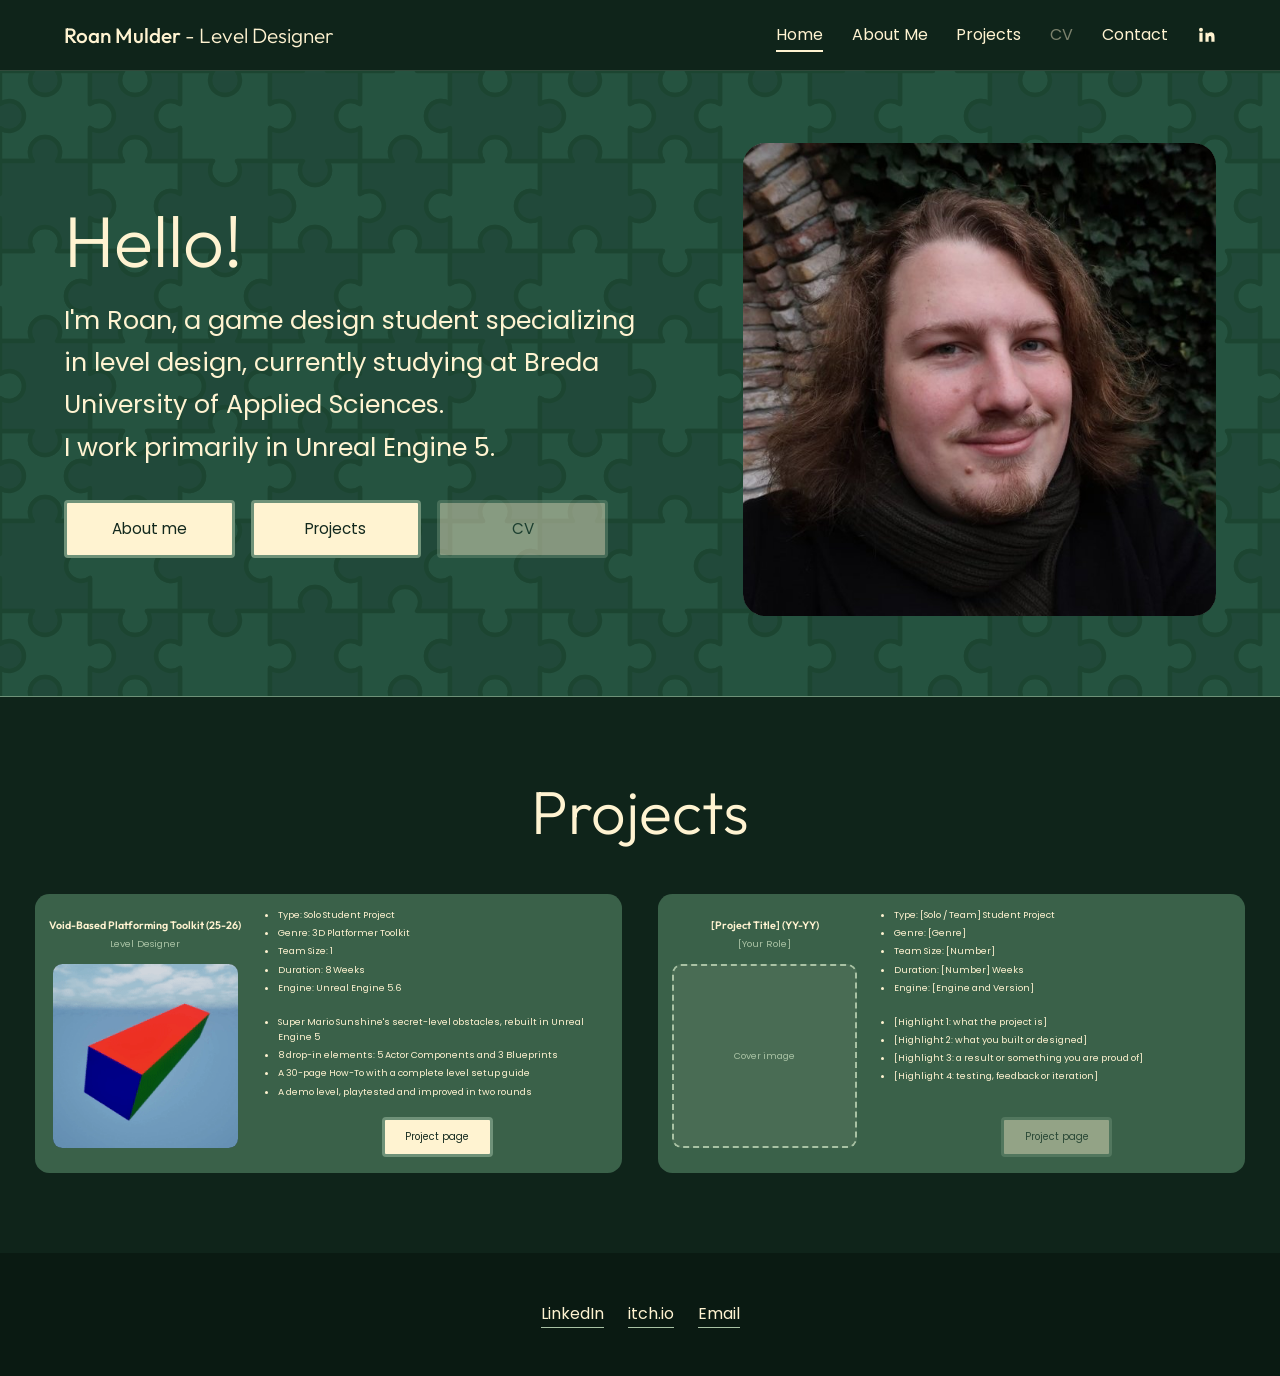
==== index.html @ c01abf71 "Update How-To page count to 30 pages Co-Authored-By: Claude Opus 5.5 <noreply@anthropic.com> Claude-" ====
<!DOCTYPE html>
<html lang="en">
<head>
  <meta charset="utf-8">
  <meta name="viewport" content="width=device-width, initial-scale=1">
  <title>Roan Mulder | Level Designer</title>
  <meta name="description" content="Portfolio of Roan Mulder, game design student at Breda University of Applied Sciences.">
  <link rel="icon" href="data:image/svg+xml,%3Csvg xmlns='http://www.w3.org/2000/svg' viewBox='0 0 100 100'%3E%3Ctext y='.9em' font-size='90'%3E%F0%9F%A7%A9%3C/text%3E%3C/svg%3E">
  <link rel="preconnect" href="https://fonts.googleapis.com">
  <link rel="preconnect" href="https://fonts.gstatic.com" crossorigin>
  <link href="https://fonts.googleapis.com/css2?family=Outfit:wght@200;300;500;600&family=Poppins:wght@400;500;600&display=swap" rel="stylesheet">
  <link rel="stylesheet" href="css/style.css">
  <style>
    /* Project previews: one per row. On wide desktops the pair spreads across the window,
       and each card is the same layout scaled to fill half of it (sizes below are in em, so they all scale together). */
    .card-grid.preview-grid { grid-template-columns: auto !important; }
    @media (min-width: 1280px) {
      .card-grid.preview-grid {
        grid-template-columns: repeat(2, auto) !important; gap: 36px;
        width: calc(100vw - 70px); margin-left: calc(50% - 50vw + 35px);
      }
      .preview-grid > .card {
        font-size: calc((100vw - 106px) / 114.5); width: 57.25em;
        padding: 1.2em 1.4em 1.6em; border-radius: 1.4em; gap: 1.5em 2.5em !important;
      }
      .preview-grid h3 { font-size: 1.05em; margin: .381em 0 .762em !important; }
      .preview-grid .role { font-size: .92em; margin: -.4348em 0 1.3043em !important; }
      .preview-grid .media { width: 18em !important; border-radius: .9em; }
      .preview-grid .ph { font-size: .9em; }
      .preview-grid .card > div:last-child { flex-basis: 17em !important; }
      .preview-grid ul { font-size: .9em; margin: 0 0 1.6667em; padding-left: 1.2222em; }
      .preview-grid li { margin-bottom: .3333em; }
      .preview-grid .btn { font-size: .95em; padding: .8947em 2.1053em; min-width: 8.9474em; }
    }
  </style>
</head>
<body>
<a class="skip-link" href="#content">Skip to content</a>
<header class="site-header">
  <a class="logo" href="index.html" aria-label="Roan Mulder, Level Designer, home">
    Roan Mulder<span class="logo-role"> - Level Designer</span>
  </a>
  <button class="nav-toggle" aria-controls="site-nav" aria-expanded="false">Menu</button>
  <nav class="site-nav" id="site-nav" aria-label="Main">
    <ul class="nav-list">
        <li><a href="index.html" aria-current="page">Home</a></li>
        <li><a href="about.html">About Me</a></li>
        <li><a href="projects.html">Projects</a></li>
        <li><a aria-disabled="true" title="CV coming soon" style="opacity: .45; cursor: not-allowed; border-bottom-color: transparent">CV</a></li>
        <li><a href="contact.html">Contact</a></li>
        <li><a href="https://www.linkedin.com/in/roanmulder/" aria-label="LinkedIn (opens in a new tab)" target="_blank" rel="noopener"><svg viewBox="0 0 24 24" aria-hidden="true"><path d="M4.98 3.5a2.5 2.5 0 1 1 0 5 2.5 2.5 0 0 1 0-5zM3 9.75h4V21H3V9.75zm6.5 0h3.83v1.54h.06c.53-1 1.84-2.07 3.78-2.07 4.04 0 4.78 2.66 4.78 6.12V21h-4v-4.72c0-1.13-.02-2.58-1.57-2.58-1.57 0-1.81 1.23-1.81 2.5V21h-4V9.75z"/></svg></a></li>
    </ul>
  </nav>
</header>

<main id="content">
  <section class="hero">
    <div class="hero-inner">
      <div>
        <h1>Hello!</h1>
        <!-- EDIT: your intro, 1-2 sentences -->
        <p class="lead" style="max-width: 37rem">I'm Roan, a game design student specializing in level design, currently studying at Breda University of Applied Sciences. <span style="display: inline-block">I work primarily in Unreal Engine 5.</span></p>
        <div class="button-row button-row--fit">
          <a class="btn" href="about.html">About me</a>
          <a class="btn" href="projects.html">Projects</a>
          <a class="btn" aria-disabled="true" title="CV coming soon" style="opacity: .45; cursor: not-allowed; background: var(--cream); border-color: var(--edge)">CV</a>
        </div>
      </div>
      <div class="media media--square"><div class="ph">Your photo</div><img src="images/portrait.jpg" alt="Portrait of Roan Mulder" onerror="this.remove()"></div>
    </div>
  </section>

  <section class="section" aria-labelledby="projects-title">
    <div class="section-inner">
      <h2 class="section-title" id="projects-title">Projects</h2>
      <div class="card-grid card-grid--one preview-grid">
      <article class="card" style="flex-direction: row; flex-wrap: wrap; gap: 1.5rem 2.5rem">
        <div style="display: flex; flex-direction: column; align-self: center; margin: 0 auto">
          <h3 style="margin-top: .4rem">Void-Based Platforming Toolkit (25-26)</h3>
          <p class="role" style="margin-bottom: 1.2rem">Level Designer</p>
          <div class="media media--cover" style="aspect-ratio: 1 / 1; width: 18rem; max-width: 100%; align-self: center"><div class="ph">Cover image: mario-cover.gif</div><img src="images/mario-cover.gif" alt="The toolkit demo level in Unreal Engine 5" onerror="this.remove()"></div>
        </div>
        <div style="display: flex; flex-direction: column; flex: 1 1 17rem">
          <ul>
            <li>Type: Solo Student Project</li>
            <li>Genre: 3D Platformer Toolkit</li>
            <li>Team Size: 1</li>
            <li>Duration: 8 Weeks</li>
            <li>Engine: Unreal Engine 5.6</li>
          </ul>
          <ul>
            <li>Super Mario Sunshine's secret-level obstacles, rebuilt in Unreal Engine 5</li>
            <li>8 drop-in elements: 5 Actor Components and 3 Blueprints</li>
            <li>A 30-page How-To with a complete level setup guide</li>
            <li>A demo level, playtested and improved in two rounds</li>
          </ul>
          <a class="btn" href="mario-toolkit.html">Project page</a>
        </div>
      </article>
      <!-- EDIT: second project. Replace the [placeholders], add the cover image, and turn the button into a link once the project page exists. -->
      <article class="card" style="flex-direction: row; flex-wrap: wrap; gap: 1.5rem 2.5rem">
        <div style="display: flex; flex-direction: column; align-self: center; margin: 0 auto">
          <h3 style="margin-top: .4rem">[Project Title] (YY-YY)</h3>
          <p class="role" style="margin-bottom: 1.2rem">[Your Role]</p>
          <div class="media media--cover" style="aspect-ratio: 1 / 1; width: 18rem; max-width: 100%; align-self: center"><div class="ph">Cover image</div></div>
        </div>
        <div style="display: flex; flex-direction: column; flex: 1 1 17rem">
          <ul>
            <li>Type: [Solo / Team] Student Project</li>
            <li>Genre: [Genre]</li>
            <li>Team Size: [Number]</li>
            <li>Duration: [Number] Weeks</li>
            <li>Engine: [Engine and Version]</li>
          </ul>
          <ul>
            <li>[Highlight 1: what the project is]</li>
            <li>[Highlight 2: what you built or designed]</li>
            <li>[Highlight 3: a result or something you are proud of]</li>
            <li>[Highlight 4: testing, feedback or iteration]</li>
          </ul>
          <a class="btn" aria-disabled="true" title="Project page coming soon" style="opacity: .45; cursor: not-allowed; background: var(--cream); border-color: var(--edge)">Project page</a>
        </div>
      </article>
      </div>
    </div>
  </section>
</main>
<footer class="site-footer">
  <div class="footer-inner" style="justify-content: center">
    <ul class="footer-links">
      <li><a href="https://www.linkedin.com/in/roanmulder/" target="_blank" rel="noopener">LinkedIn</a></li>
      <li><a href="https://roanthegamer.itch.io" target="_blank" rel="noopener">itch.io</a></li>
      <li><a href="mailto:your.email@example.com">Email</a></li>
    </ul>
  </div>
</footer>
<script src="js/main.js"></script>
</body>
</html>
---- css/style.css ----
/* ==========================================================
   Portfolio template - Roan Mulder
   Colors live in :root. Change them there to re-theme the site.
   ========================================================== */

:root {
  --deep: #0f241a;      /* darkest pine: page background */
  --moss: #1c4531;      /* moss green: hero bands */
  --card: #3a6149;      /* lighter moss: project cards */
  --cream: #fff3d1;     /* cream: buttons and light sections */
  --ink: #12281d;       /* dark text on cream */
  --sage: #a9c2a4;      /* soft green: secondary text, outlines */
  --edge: #6f9279;      /* button borders */
  --gold: #e8c860;      /* hover and focus accent */
  --footer: #0a1a12;

  --font-head: "Outfit", "Segoe UI", system-ui, sans-serif;
  --font-body: "Poppins", "Segoe UI", system-ui, sans-serif;
  --pad: clamp(1.25rem, 5vw, 5rem);
  --max: 72rem;

  /* Interlocking jigsaw: a nod to Banjo-Kazooie's jiggies */
  --puzzle: url("data:image/svg+xml,%3Csvg xmlns='http://www.w3.org/2000/svg' width='360' height='360' viewBox='0 0 360 360'%3E%3Cdefs%3E%3Cg id='g' stroke='%231c4531' stroke-width='3' stroke-linejoin='round'%3E%3Cg fill='%23255340'%3E%3Cpath d='M0,0L22,0A10,10 0 1 0 38,0L60,0L60,22A10,10 0 1 1 60,38L60,60L38,60A10,10 0 1 0 22,60L0,60L0,38A10,10 0 1 0 0,22L0,0Z'/%3E%3Cpath d='M120,0L142,0A10,10 0 1 0 158,0L180,0L180,22A10,10 0 1 1 180,38L180,60L158,60A10,10 0 1 1 142,60L120,60L120,38A10,10 0 1 1 120,22L120,0Z'/%3E%3Cpath d='M240,0L262,0A10,10 0 1 1 278,0L300,0L300,22A10,10 0 1 0 300,38L300,60L278,60A10,10 0 1 0 262,60L240,60L240,38A10,10 0 1 1 240,22L240,0Z'/%3E%3Cpath d='M60,60L82,60A10,10 0 1 1 98,60L120,60L120,82A10,10 0 1 0 120,98L120,120L98,120A10,10 0 1 1 82,120L60,120L60,98A10,10 0 1 0 60,82L60,60Z'/%3E%3Cpath d='M180,60L202,60A10,10 0 1 0 218,60L240,60L240,82A10,10 0 1 1 240,98L240,120L218,120A10,10 0 1 0 202,120L180,120L180,98A10,10 0 1 0 180,82L180,60Z'/%3E%3Cpath d='M300,60L322,60A10,10 0 1 1 338,60L360,60L360,82A10,10 0 1 0 360,98L360,120L338,120A10,10 0 1 0 322,120L300,120L300,98A10,10 0 1 1 300,82L300,60Z'/%3E%3Cpath d='M0,120L22,120A10,10 0 1 1 38,120L60,120L60,142A10,10 0 1 0 60,158L60,180L38,180A10,10 0 1 0 22,180L0,180L0,158A10,10 0 1 1 0,142L0,120Z'/%3E%3Cpath d='M120,120L142,120A10,10 0 1 0 158,120L180,120L180,142A10,10 0 1 0 180,158L180,180L158,180A10,10 0 1 0 142,180L120,180L120,158A10,10 0 1 1 120,142L120,120Z'/%3E%3Cpath d='M240,120L262,120A10,10 0 1 1 278,120L300,120L300,142A10,10 0 1 1 300,158L300,180L278,180A10,10 0 1 0 262,180L240,180L240,158A10,10 0 1 1 240,142L240,120Z'/%3E%3Cpath d='M60,180L82,180A10,10 0 1 1 98,180L120,180L120,202A10,10 0 1 1 120,218L120,240L98,240A10,10 0 1 1 82,240L60,240L60,218A10,10 0 1 0 60,202L60,180Z'/%3E%3Cpath d='M180,180L202,180A10,10 0 1 1 218,180L240,180L240,202A10,10 0 1 0 240,218L240,240L218,240A10,10 0 1 0 202,240L180,240L180,218A10,10 0 1 1 180,202L180,180Z'/%3E%3Cpath d='M300,180L322,180A10,10 0 1 0 338,180L360,180L360,202A10,10 0 1 1 360,218L360,240L338,240A10,10 0 1 1 322,240L300,240L300,218A10,10 0 1 0 300,202L300,180Z'/%3E%3Cpath d='M0,240L22,240A10,10 0 1 0 38,240L60,240L60,262A10,10 0 1 0 60,278L60,300L38,300A10,10 0 1 0 22,300L0,300L0,278A10,10 0 1 0 0,262L0,240Z'/%3E%3Cpath d='M120,240L142,240A10,10 0 1 1 158,240L180,240L180,262A10,10 0 1 1 180,278L180,300L158,300A10,10 0 1 1 142,300L120,300L120,278A10,10 0 1 0 120,262L120,240Z'/%3E%3Cpath d='M240,240L262,240A10,10 0 1 0 278,240L300,240L300,262A10,10 0 1 1 300,278L300,300L278,300A10,10 0 1 1 262,300L240,300L240,278A10,10 0 1 1 240,262L240,240Z'/%3E%3Cpath d='M60,300L82,300A10,10 0 1 1 98,300L120,300L120,322A10,10 0 1 0 120,338L120,360L98,360A10,10 0 1 1 82,360L60,360L60,338A10,10 0 1 1 60,322L60,300Z'/%3E%3Cpath d='M180,300L202,300A10,10 0 1 0 218,300L240,300L240,322A10,10 0 1 0 240,338L240,360L218,360A10,10 0 1 0 202,360L180,360L180,338A10,10 0 1 1 180,322L180,300Z'/%3E%3Cpath d='M300,300L322,300A10,10 0 1 1 338,300L360,300L360,322A10,10 0 1 0 360,338L360,360L338,360A10,10 0 1 1 322,360L300,360L300,338A10,10 0 1 1 300,322L300,300Z'/%3E%3C/g%3E%3Cg fill='%2321493a'%3E%3Cpath d='M60,0L82,0A10,10 0 1 0 98,0L120,0L120,22A10,10 0 1 0 120,38L120,60L98,60A10,10 0 1 0 82,60L60,60L60,38A10,10 0 1 0 60,22L60,0Z'/%3E%3Cpath d='M180,0L202,0A10,10 0 1 1 218,0L240,0L240,22A10,10 0 1 0 240,38L240,60L218,60A10,10 0 1 1 202,60L180,60L180,38A10,10 0 1 0 180,22L180,0Z'/%3E%3Cpath d='M300,0L322,0A10,10 0 1 0 338,0L360,0L360,22A10,10 0 1 1 360,38L360,60L338,60A10,10 0 1 0 322,60L300,60L300,38A10,10 0 1 1 300,22L300,0Z'/%3E%3Cpath d='M0,60L22,60A10,10 0 1 1 38,60L60,60L60,82A10,10 0 1 1 60,98L60,120L38,120A10,10 0 1 0 22,120L0,120L0,98A10,10 0 1 1 0,82L0,60Z'/%3E%3Cpath d='M120,60L142,60A10,10 0 1 0 158,60L180,60L180,82A10,10 0 1 1 180,98L180,120L158,120A10,10 0 1 1 142,120L120,120L120,98A10,10 0 1 1 120,82L120,60Z'/%3E%3Cpath d='M240,60L262,60A10,10 0 1 1 278,60L300,60L300,82A10,10 0 1 0 300,98L300,120L278,120A10,10 0 1 0 262,120L240,120L240,98A10,10 0 1 0 240,82L240,60Z'/%3E%3Cpath d='M60,120L82,120A10,10 0 1 0 98,120L120,120L120,142A10,10 0 1 0 120,158L120,180L98,180A10,10 0 1 0 82,180L60,180L60,158A10,10 0 1 1 60,142L60,120Z'/%3E%3Cpath d='M180,120L202,120A10,10 0 1 1 218,120L240,120L240,142A10,10 0 1 0 240,158L240,180L218,180A10,10 0 1 0 202,180L180,180L180,158A10,10 0 1 1 180,142L180,120Z'/%3E%3Cpath d='M300,120L322,120A10,10 0 1 1 338,120L360,120L360,142A10,10 0 1 0 360,158L360,180L338,180A10,10 0 1 1 322,180L300,180L300,158A10,10 0 1 0 300,142L300,120Z'/%3E%3Cpath d='M0,180L22,180A10,10 0 1 1 38,180L60,180L60,202A10,10 0 1 1 60,218L60,240L38,240A10,10 0 1 1 22,240L0,240L0,218A10,10 0 1 0 0,202L0,180Z'/%3E%3Cpath d='M120,180L142,180A10,10 0 1 1 158,180L180,180L180,202A10,10 0 1 0 180,218L180,240L158,240A10,10 0 1 0 142,240L120,240L120,218A10,10 0 1 0 120,202L120,180Z'/%3E%3Cpath d='M240,180L262,180A10,10 0 1 1 278,180L300,180L300,202A10,10 0 1 1 300,218L300,240L278,240A10,10 0 1 1 262,240L240,240L240,218A10,10 0 1 1 240,202L240,180Z'/%3E%3Cpath d='M60,240L82,240A10,10 0 1 0 98,240L120,240L120,262A10,10 0 1 1 120,278L120,300L98,300A10,10 0 1 0 82,300L60,300L60,278A10,10 0 1 1 60,262L60,240Z'/%3E%3Cpath d='M180,240L202,240A10,10 0 1 1 218,240L240,240L240,262A10,10 0 1 0 240,278L240,300L218,300A10,10 0 1 1 202,300L180,300L180,278A10,10 0 1 0 180,262L180,240Z'/%3E%3Cpath d='M300,240L322,240A10,10 0 1 0 338,240L360,240L360,262A10,10 0 1 1 360,278L360,300L338,300A10,10 0 1 0 322,300L300,300L300,278A10,10 0 1 0 300,262L300,240Z'/%3E%3Cpath d='M0,300L22,300A10,10 0 1 1 38,300L60,300L60,322A10,10 0 1 0 60,338L60,360L38,360A10,10 0 1 1 22,360L0,360L0,338A10,10 0 1 1 0,322L0,300Z'/%3E%3Cpath d='M120,300L142,300A10,10 0 1 0 158,300L180,300L180,322A10,10 0 1 0 180,338L180,360L158,360A10,10 0 1 1 142,360L120,360L120,338A10,10 0 1 1 120,322L120,300Z'/%3E%3Cpath d='M240,300L262,300A10,10 0 1 0 278,300L300,300L300,322A10,10 0 1 0 300,338L300,360L278,360A10,10 0 1 0 262,360L240,360L240,338A10,10 0 1 1 240,322L240,300Z'/%3E%3C/g%3E%3C/g%3E%3C/defs%3E%3Cuse href='%23g' x='-360' y='-360'/%3E%3Cuse href='%23g' x='-360' y='0'/%3E%3Cuse href='%23g' x='-360' y='360'/%3E%3Cuse href='%23g' x='0' y='-360'/%3E%3Cuse href='%23g' x='0' y='0'/%3E%3Cuse href='%23g' x='0' y='360'/%3E%3Cuse href='%23g' x='360' y='-360'/%3E%3Cuse href='%23g' x='360' y='0'/%3E%3Cuse href='%23g' x='360' y='360'/%3E%3C/svg%3E");
}

*, *::before, *::after { box-sizing: border-box; }

html { scroll-behavior: smooth; }

body {
  margin: 0;
  background: var(--deep);
  color: var(--cream);
  font-family: var(--font-body);
  font-size: 1rem;
  line-height: 1.65;
}

img { max-width: 100%; display: block; }
a { color: inherit; }
h1, h2, h3 { font-family: var(--font-head); font-weight: 300; line-height: 1.15; margin: 0; }
p { margin: 0 0 1rem; }

:focus-visible { outline: 3px solid var(--gold); outline-offset: 3px; }

.skip-link {
  position: absolute; left: -999px; top: 0; z-index: 100;
  background: var(--cream); color: var(--ink); padding: .6rem 1rem;
}
.skip-link:focus { left: 1rem; top: 1rem; }

/* ---------- Header ---------- */

.site-header {
  position: relative; z-index: 20;
  display: flex; align-items: center; justify-content: space-between;
  padding: 1.1rem var(--pad);
  background: var(--deep);
  border-bottom: 1px solid rgba(111, 146, 121, .35);
}

.logo { text-decoration: none; font-family: var(--font-head); font-weight: 500; font-size: 1.3rem; }
.logo-role { font-weight: 300; }

.nav-list { display: flex; align-items: center; gap: 1.8rem; list-style: none; margin: 0; padding: 0; }
.nav-list a { text-decoration: none; padding: .25rem 0; border-bottom: 2px solid transparent; transition: border-color .15s; }
.nav-list a:hover { border-bottom-color: var(--sage); }
.nav-list a[aria-current="page"] { border-bottom-color: var(--cream); }
.nav-list svg { width: 1.2rem; height: 1.2rem; fill: currentColor; display: block; }

.nav-toggle {
  display: none; background: none; border: 2px solid var(--cream); color: var(--cream);
  font: inherit; padding: .35rem .9rem; border-radius: .5rem; cursor: pointer;
}

/* ---------- Hero ---------- */

.hero {
  position: relative;
  padding: 4.5rem var(--pad) 5rem;
  background: var(--puzzle), var(--moss);
  background-size: 540px 540px, auto;
  border-bottom: 1px solid var(--edge);
}
.hero--short { padding-bottom: 4rem; }

.hero-inner {
  max-width: var(--max); margin: 0 auto;
  display: grid; grid-template-columns: 1.3fr 1fr; gap: 4rem; align-items: center;
}
.hero h1 { font-size: clamp(2.8rem, 6vw, 4.5rem); margin-bottom: 1rem; }
.hero .lead { font-size: clamp(1.15rem, 2.2vw, 1.6rem); max-width: 34rem; margin-bottom: 2rem; }

.button-row { display: flex; flex-wrap: wrap; gap: 1rem; }
.button-row--fit { display: grid; grid-template-columns: repeat(3, 1fr); max-width: 34rem; }
.button-row--fit .btn { min-width: 0; padding-left: .5rem; padding-right: .5rem; }

.btn {
  display: inline-block; text-align: center; text-decoration: none;
  background: var(--cream); color: var(--ink);
  border: 3px solid var(--edge); border-radius: .25rem;
  padding: .85rem 2rem; min-width: 8.5rem; font-size: .95rem;
  transition: background .15s, border-color .15s;
}
.btn:hover { background: var(--gold); border-color: var(--cream); }

/* ---------- Image placeholders ---------- */

.media { position: relative; overflow: hidden; border-radius: 1.4rem; background: rgba(255, 243, 209, .08); }
.media img { position: relative; z-index: 1; width: 100%; height: 100%; object-fit: cover; background: var(--deep); }
.media--portrait { aspect-ratio: 3 / 4; }
.media--cover { aspect-ratio: 16 / 10; border-radius: .9rem; }
.media--wide { aspect-ratio: 16 / 9; }
.media--square { aspect-ratio: 1 / 1; }
.media--contain img { object-fit: contain; }
.media--auto { aspect-ratio: auto; min-height: 10rem; border-radius: .9rem; }
.media--auto img { height: auto; }
.ph {
  position: absolute; inset: 0; display: grid; place-items: center; text-align: center;
  border: 2px dashed var(--sage); border-radius: inherit; color: var(--sage);
  font-size: .9rem; padding: 1rem;
}

/* ---------- Sections ---------- */

.section { padding: 5rem var(--pad); }
.section-inner { max-width: var(--max); margin: 0 auto; }
.section-title { text-align: center; font-size: clamp(2.4rem, 5vw, 3.8rem); margin-bottom: 3rem; }
.section-more { text-align: center; margin-top: 3rem; }

.band-cream { background: var(--cream); color: var(--ink); }
.band-cream .btn { background: var(--ink); color: var(--cream); border-color: var(--card); }
.band-cream .btn:hover { background: var(--moss); border-color: var(--ink); }
.band-cream h2 { font-weight: 500; }

.band-pine { background: var(--deep); color: var(--cream); }
.band-pine h2 { font-weight: 500; }
.band-pine .cv-block { border-top-color: rgba(169, 194, 164, .25); }
.band-pine .chips li { border-color: var(--edge); background: rgba(58, 97, 73, .4); }

.prose { max-width: 44rem; }
.prose h2 { font-size: clamp(1.6rem, 3vw, 2.1rem); margin: 2.5rem 0 1rem; }

/* ---------- Project cards ---------- */

.card-grid--one { grid-template-columns: minmax(0, 24rem) !important; justify-content: center; }
.card-grid { display: grid; grid-template-columns: repeat(auto-fit, minmax(17rem, 1fr)); gap: 2rem; }

.card {
  display: flex; flex-direction: column;
  background: var(--card); border-radius: 1.4rem; padding: 1.2rem 1.4rem 1.6rem;
}
.card h3 { font-weight: 600; font-size: 1.05rem; text-align: center; margin: 1.2rem 0 .8rem; }
.card .role { text-align: center; color: var(--sage); font-size: .92rem; margin: -.4rem 0 .9rem; }
.card ul { margin: 0 0 1.5rem; padding-left: 1.1rem; font-size: .9rem; }
.card li { margin-bottom: .3rem; }
.card .btn { margin-top: auto; align-self: center; }

.card--compact { padding: 1.4rem; }
.card--compact h3 { text-align: left; margin: 0 0 .5rem; }
.card--compact p { font-size: .9rem; color: var(--cream); }
.card--compact .btn { align-self: flex-start; padding: .6rem 1.4rem; min-width: 0; }

.subhead { font-size: clamp(1.8rem, 3.5vw, 2.4rem); text-align: center; margin: 5rem 0 2.5rem; }

/* ---------- Chips ---------- */

.chips { list-style: none; margin: 1.5rem 0 0; padding: 0; display: flex; flex-wrap: wrap; gap: .75rem; }
.chips li {
  border: 2px solid var(--card); background: rgba(58, 97, 73, .12);
  padding: .4rem 1.1rem; border-radius: 999px; font-size: .92rem;
}

/* ---------- About / CV / Contact ---------- */

.about-grid { max-width: var(--max); margin: 0 auto; display: grid; grid-template-columns: 1.4fr 1fr; gap: 4rem; align-items: start; }
.about-grid h1 { font-size: clamp(2.6rem, 5vw, 4rem); font-style: italic; font-weight: 500; margin-bottom: 1.5rem; }
.about-grid p { max-width: 38rem; }

.cv-block { display: grid; grid-template-columns: 12rem 1fr; gap: 2rem; padding: 2.2rem 0; border-top: 2px solid rgba(18, 40, 29, .18); }
.cv-block:first-of-type { border-top: 0; }
.cv-block h2 { font-size: 1.5rem; }
.cv-entry { margin-bottom: 1.4rem; }
.cv-entry h3 { font-weight: 600; font-size: 1.05rem; }
.cv-entry .when { font-size: .88rem; opacity: .75; margin-bottom: .3rem; }

.contact-intro { font-size: 1.2rem; max-width: 36rem; }

/* ---------- Project page ---------- */

.banner { height: clamp(10rem, 22vw, 16rem); border-radius: 0; }
.banner .ph { border-radius: 0; border-width: 0 0 2px 0; }

.project-title { text-align: center; font-size: clamp(2.4rem, 5vw, 3.6rem); padding: 3rem var(--pad) 0; }
.project-role { text-align: center; color: var(--sage); font-size: 1.15rem; margin: .6rem 0 0; padding: 0 var(--pad); }

.summary { display: grid; grid-template-columns: 1fr 1.6fr; gap: 3rem; align-items: start; }
.summary h2 { font-size: 1.1rem; font-weight: 600; margin-bottom: .6rem; }
.summary ul { padding-left: 1.2rem; }
.summary li { margin-bottom: .45rem; }
.summary h2:not(:first-child) { margin-top: 1.6rem; }
.recognition { max-width: 56rem; margin: 0 auto; }
.recognition h2 { font-size: 1.8rem; text-align: center; margin-bottom: 1.2rem; }
.recognition ul { list-style: none; margin: 0; padding: 0; display: grid; gap: .7rem; }
.recognition li { background: var(--card); border-radius: .9rem; padding: .8rem 1.2rem; }
.facts { display: grid; grid-template-columns: auto 1fr; gap: .35rem 1.2rem; margin: 0 0 1.5rem; font-size: .95rem; }
.facts dt { font-weight: 600; }
.facts dd { margin: 0; }

.video { aspect-ratio: 16 / 9; border-radius: 1rem; overflow: hidden; background: var(--deep); position: relative; max-width: 56rem; margin: 0 auto; }
.video iframe { width: 100%; height: 100%; border: 0; display: block; }
.video .ph { color: var(--sage); }

.row { display: grid; grid-template-columns: 1.2fr 1fr; gap: 3rem; align-items: center; padding: 2.5rem 0; }
.row--flip .row-media { order: -1; }
.row h2 { font-size: clamp(1.5rem, 3vw, 2rem); font-weight: 500; margin-bottom: .8rem; }
.row p:last-child { margin-bottom: 0; }

.gallery { display: grid; grid-template-columns: repeat(auto-fit, minmax(14rem, 1fr)); gap: 1.5rem; margin-top: 1rem; }
.gallery .media { border-radius: .9rem; }

/* ---------- Footer ---------- */

.site-footer { background: var(--footer); padding: 3rem var(--pad); }
.footer-inner { max-width: var(--max); margin: 0 auto; display: flex; flex-wrap: wrap; justify-content: space-between; gap: 1.5rem; align-items: end; }
.footer-follow { font-family: var(--font-head); font-weight: 300; font-size: 2.2rem; line-height: 1; }
.footer-links { list-style: none; margin: 0; padding: 0; display: flex; gap: 1.5rem; flex-wrap: wrap; }
.footer-links a { text-decoration: none; border-bottom: 1px solid var(--sage); padding-bottom: 2px; }
.footer-links a:hover { color: var(--gold); border-color: var(--gold); }
.footer-note { width: 100%; font-size: .8rem; color: var(--sage); margin: 1rem 0 0; }

/* ---------- Mobile ---------- */

@media (max-width: 860px) {
  .logo { font-size: 1.02rem; }
  .nav-toggle { display: block; }
  .site-nav { display: none; position: absolute; top: 100%; left: var(--pad); right: var(--pad); background: var(--deep); border: 1px solid var(--edge); border-radius: 1rem; padding: 1rem 1.5rem; margin-top: .5rem; }
  .site-nav.is-open { display: block; }
  .nav-list { flex-direction: column; align-items: flex-start; gap: .9rem; }

  .hero { padding-top: 3rem; }
  .hero-inner, .about-grid, .summary, .row { grid-template-columns: 1fr; gap: 2rem; }
  .hero-inner .media--portrait, .about-grid .media--portrait, .hero-inner .media--square { max-width: 18rem; }
  .row--flip .row-media { order: 0; }
  .cv-block { grid-template-columns: 1fr; gap: .5rem; }
  .section { padding: 3.5rem var(--pad); }
}

@media (prefers-reduced-motion: reduce) {
  html { scroll-behavior: auto; }
  * { transition: none !important; }
}

/* ---------- Project story blocks ---------- */
.story { padding: 1.8rem 0; }
.story h2 { font-size: clamp(1.5rem, 3vw, 2rem); font-weight: 500; margin-bottom: .8rem; }
.story p, .story ul { max-width: 46rem; }
.story ul { padding-left: 1.2rem; }
.story li { margin-bottom: .4rem; }
.figure { margin: 1.5rem 0 0; }
.figure figcaption { font-size: .9rem; color: var(--sage); margin-top: .6rem; }
.iter-grid { display: grid; grid-template-columns: repeat(auto-fit, minmax(19rem, 1fr)); gap: 2rem; margin-top: 1.5rem; }
.iter h3 { font-family: var(--font-body); font-weight: 600; font-size: 1.05rem; margin-bottom: .7rem; }
.iter p { font-size: .95rem; margin-top: .8rem; }
.caption { text-align: center; font-size: .9rem; color: var(--sage); margin: 1rem auto 0; max-width: 40rem; }
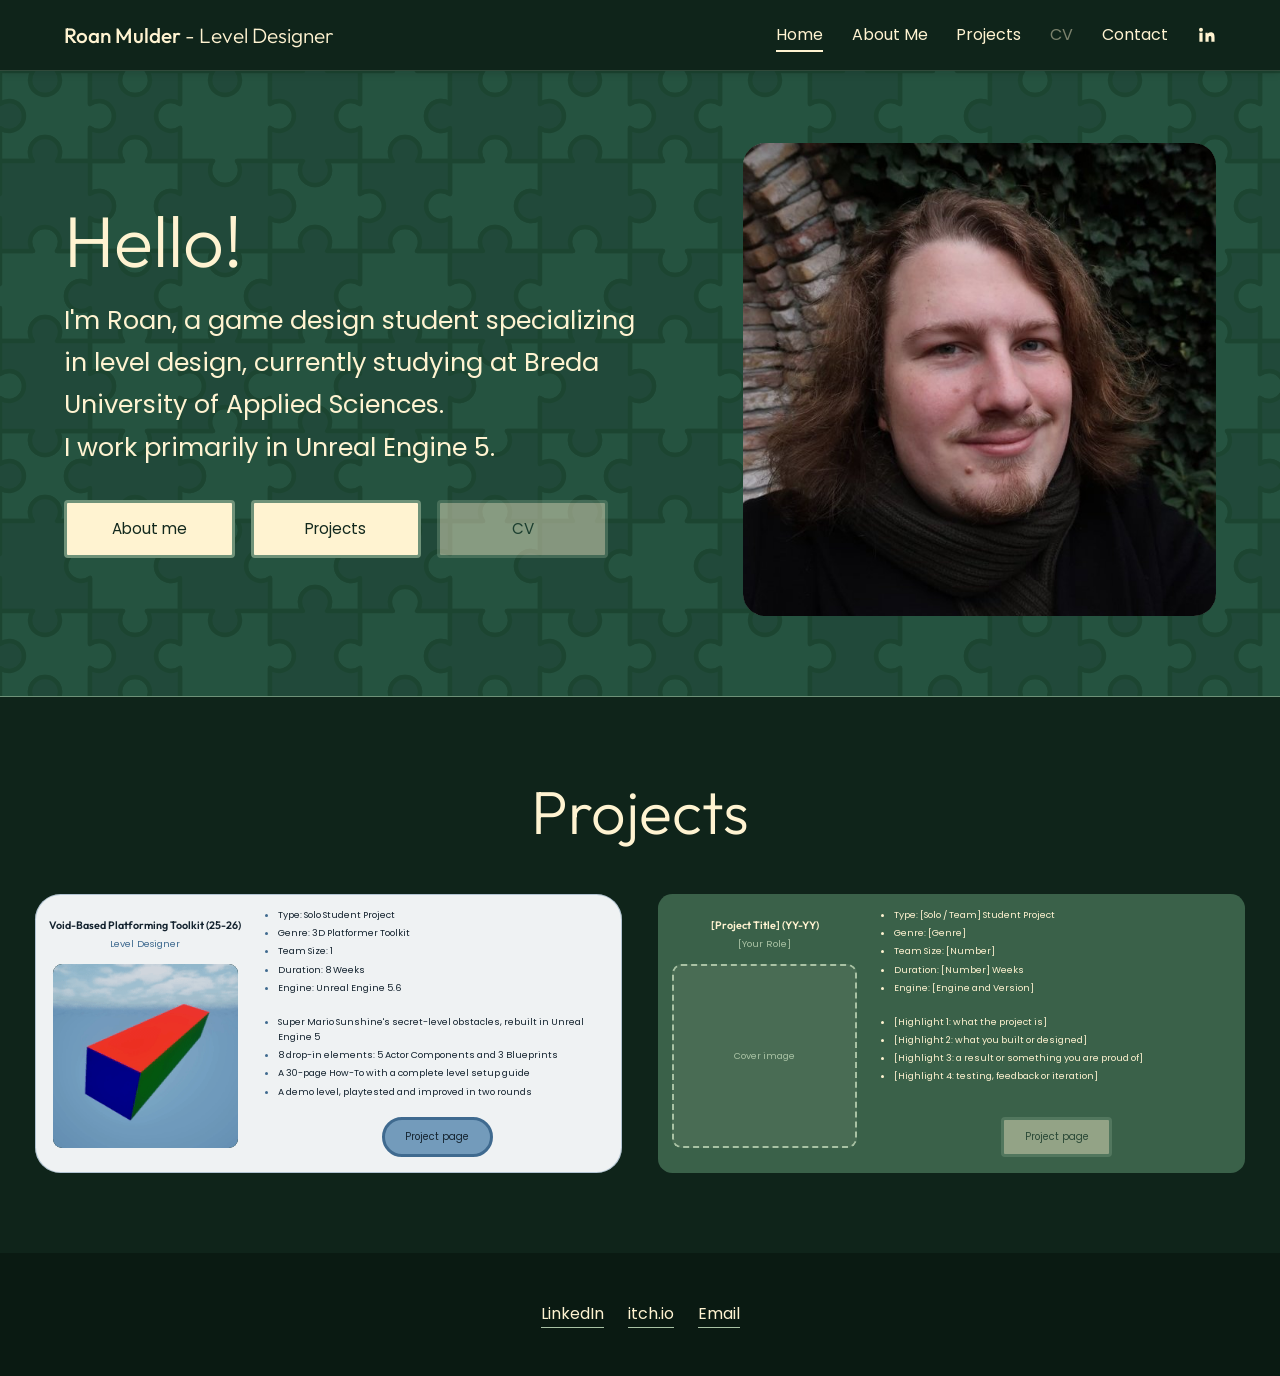
==== commit 8c0c1735: "Cloud tab icon for mario-toolkit-2.html; sky look for the toolkit preview card, now linking to mario" ====
--- a/index.html
+++ b/index.html
@@ -32,6 +32,21 @@
       .preview-grid li { margin-bottom: .3333em; }
       .preview-grid .btn { font-size: .95em; padding: .8947em 2.1053em; min-width: 8.9474em; }
     }
+
+    /* Void-Based Platformer preview (project-card--sky): the sky look of its project page, mario-toolkit-2.html.
+       Only this card; the shared .card rules (and the other preview) are untouched. Sizes and spacing stay as they are. */
+    .card.project-card--sky {
+      background: rgba(248, 251, 252, .96); color: #14232f;
+      border-radius: 1.6rem; box-shadow: inset 0 0 0 1px rgba(63, 106, 143, .35);
+    }
+    .project-card--sky h3 { color: #14232f; }
+    .project-card--sky .role { color: #3f6a8f; }
+    .project-card--sky li::marker { color: #3f6a8f; }
+    .project-card--sky .media { background: linear-gradient(to bottom, #638caf, #a8c2cb); }
+    .project-card--sky .ph { color: #14232f; }
+    .project-card--sky .btn { background: #739bbb; color: #14232f; border-color: #3f6a8f; border-radius: 999px; }
+    .project-card--sky .btn:hover { background: #e6eff6; border-color: #14232f; }
+    .project-card--sky .btn:focus-visible { outline: 3px solid #14232f; outline-offset: 2px; box-shadow: 0 0 0 2px #fff; }
   </style>
 </head>
 <body>
@@ -74,7 +89,7 @@
     <div class="section-inner">
       <h2 class="section-title" id="projects-title">Projects</h2>
       <div class="card-grid card-grid--one preview-grid">
-      <article class="card" style="flex-direction: row; flex-wrap: wrap; gap: 1.5rem 2.5rem">
+      <article class="card project-card--sky" style="flex-direction: row; flex-wrap: wrap; gap: 1.5rem 2.5rem">
         <div style="display: flex; flex-direction: column; align-self: center; margin: 0 auto">
           <h3 style="margin-top: .4rem">Void-Based Platforming Toolkit (25-26)</h3>
           <p class="role" style="margin-bottom: 1.2rem">Level Designer</p>
@@ -94,7 +109,7 @@
             <li>A 30-page How-To with a complete level setup guide</li>
             <li>A demo level, playtested and improved in two rounds</li>
           </ul>
-          <a class="btn" href="mario-toolkit.html">Project page</a>
+          <a class="btn" href="mario-toolkit-2.html">Project page</a>
         </div>
       </article>
       <!-- EDIT: second project. Replace the [placeholders], add the cover image, and turn the button into a link once the project page exists. -->
--- a/css/style.css
+++ b/css/style.css
@@ -25,7 +25,7 @@
 
 *, *::before, *::after { box-sizing: border-box; }
 
-html { scroll-behavior: smooth; }
+html { scroll-behavior: smooth; scroll-padding-top: var(--site-header-height, 0px); }   /* anchor jumps and focus stay clear of the sticky header */
 
 body {
   margin: 0;
@@ -51,8 +51,11 @@
 
 /* ---------- Header ---------- */
 
+/* Sticky on every page. z-index 50: above the page content, the overview pill (15) and the sky (-1).
+   Dialogs such as the video lightbox open in the browser's top layer, above everything. */
 .site-header {
-  position: relative; z-index: 20;
+  position: sticky; top: 0; z-index: 50;
+  box-shadow: 0 2px 8px rgba(0, 0, 0, .15);
   display: flex; align-items: center; justify-content: space-between;
   padding: 1.1rem var(--pad);
   background: var(--deep);
@@ -246,6 +249,11 @@
   .section { padding: 3.5rem var(--pad); }
 }
 
+/* Phones: a shorter sticky header (the menu is already folded behind the Menu button, so it never wraps) */
+@media (max-width: 640px) {
+  .site-header { padding-top: .6rem; padding-bottom: .6rem; }
+}
+
 @media (prefers-reduced-motion: reduce) {
   html { scroll-behavior: auto; }
   * { transition: none !important; }
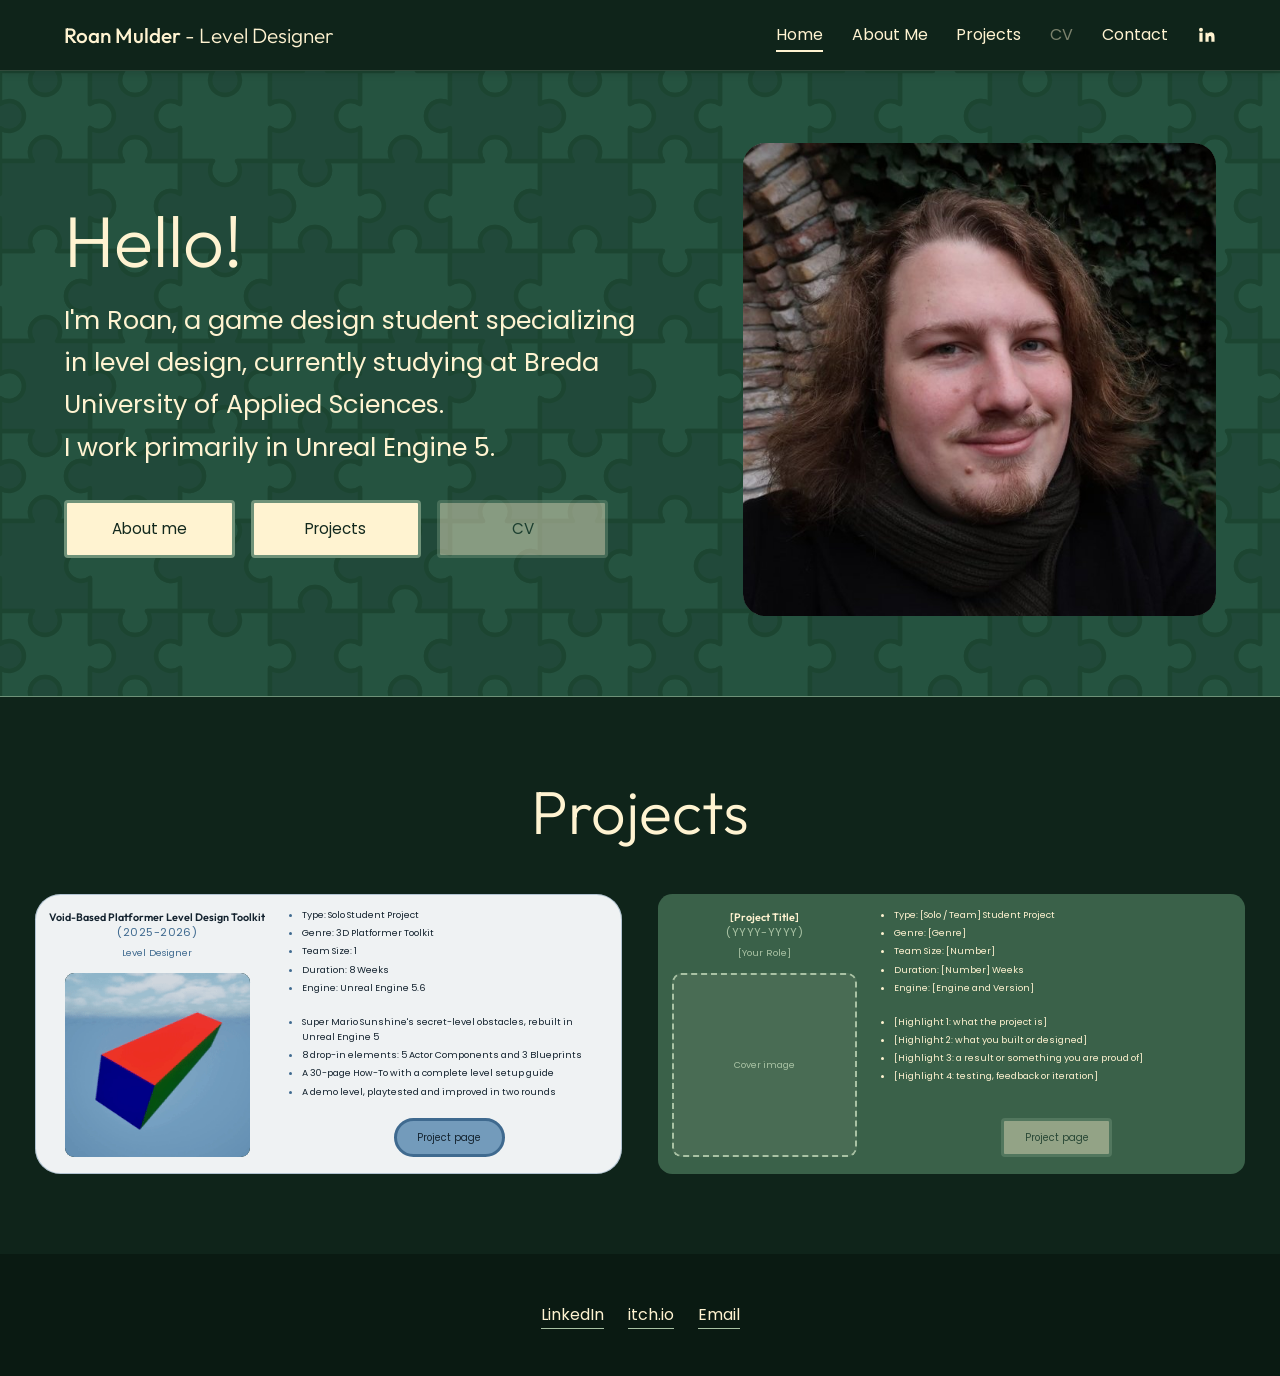
==== commit 217e243b: "Project previews: title as on the project page, small years under it Co-Authored-By: Claude Opus 5.5" ====
--- a/index.html
+++ b/index.html
@@ -33,6 +33,9 @@
       .preview-grid .btn { font-size: .95em; padding: .8947em 2.1053em; min-width: 8.9474em; }
     }
 
+    /* The years under a preview's title, small like on the project page (in em, so they scale with the card) */
+    .card .card-years { text-align: center; color: var(--sage); font-size: max(.82em, 11px); letter-spacing: .04em; line-height: 1.3; margin: -.6em 0 .9em; }
+
     /* Void-Based Platformer preview (project-card--sky): the sky look of its project page, mario-toolkit-2.html.
        Only this card; the shared .card rules (and the other preview) are untouched. Sizes and spacing stay as they are. */
     .card.project-card--sky {
@@ -40,7 +43,7 @@
       border-radius: 1.6rem; box-shadow: inset 0 0 0 1px rgba(63, 106, 143, .35);
     }
     .project-card--sky h3 { color: #14232f; }
-    .project-card--sky .role { color: #3f6a8f; }
+    .project-card--sky .role, .project-card--sky .card-years { color: #3f6a8f; }
     .project-card--sky li::marker { color: #3f6a8f; }
     .project-card--sky .media { background: linear-gradient(to bottom, #638caf, #a8c2cb); }
     .project-card--sky .ph { color: #14232f; }
@@ -91,7 +94,8 @@
       <div class="card-grid card-grid--one preview-grid">
       <article class="card project-card--sky" style="flex-direction: row; flex-wrap: wrap; gap: 1.5rem 2.5rem">
         <div style="display: flex; flex-direction: column; align-self: center; margin: 0 auto">
-          <h3 style="margin-top: .4rem">Void-Based Platforming Toolkit (25-26)</h3>
+          <h3 style="margin-top: .4rem">Void-Based Platformer Level Design Toolkit</h3>
+          <p class="card-years">(2025-2026)</p>
           <p class="role" style="margin-bottom: 1.2rem">Level Designer</p>
           <div class="media media--cover" style="aspect-ratio: 1 / 1; width: 18rem; max-width: 100%; align-self: center"><div class="ph">Cover image: mario-cover.gif</div><img src="images/mario-cover.gif" alt="The toolkit demo level in Unreal Engine 5" onerror="this.remove()"></div>
         </div>
@@ -115,7 +119,8 @@
       <!-- EDIT: second project. Replace the [placeholders], add the cover image, and turn the button into a link once the project page exists. -->
       <article class="card" style="flex-direction: row; flex-wrap: wrap; gap: 1.5rem 2.5rem">
         <div style="display: flex; flex-direction: column; align-self: center; margin: 0 auto">
-          <h3 style="margin-top: .4rem">[Project Title] (YY-YY)</h3>
+          <h3 style="margin-top: .4rem">[Project Title]</h3>
+          <p class="card-years">(YYYY-YYYY)</p>
           <p class="role" style="margin-bottom: 1.2rem">[Your Role]</p>
           <div class="media media--cover" style="aspect-ratio: 1 / 1; width: 18rem; max-width: 100%; align-self: center"><div class="ph">Cover image</div></div>
         </div>
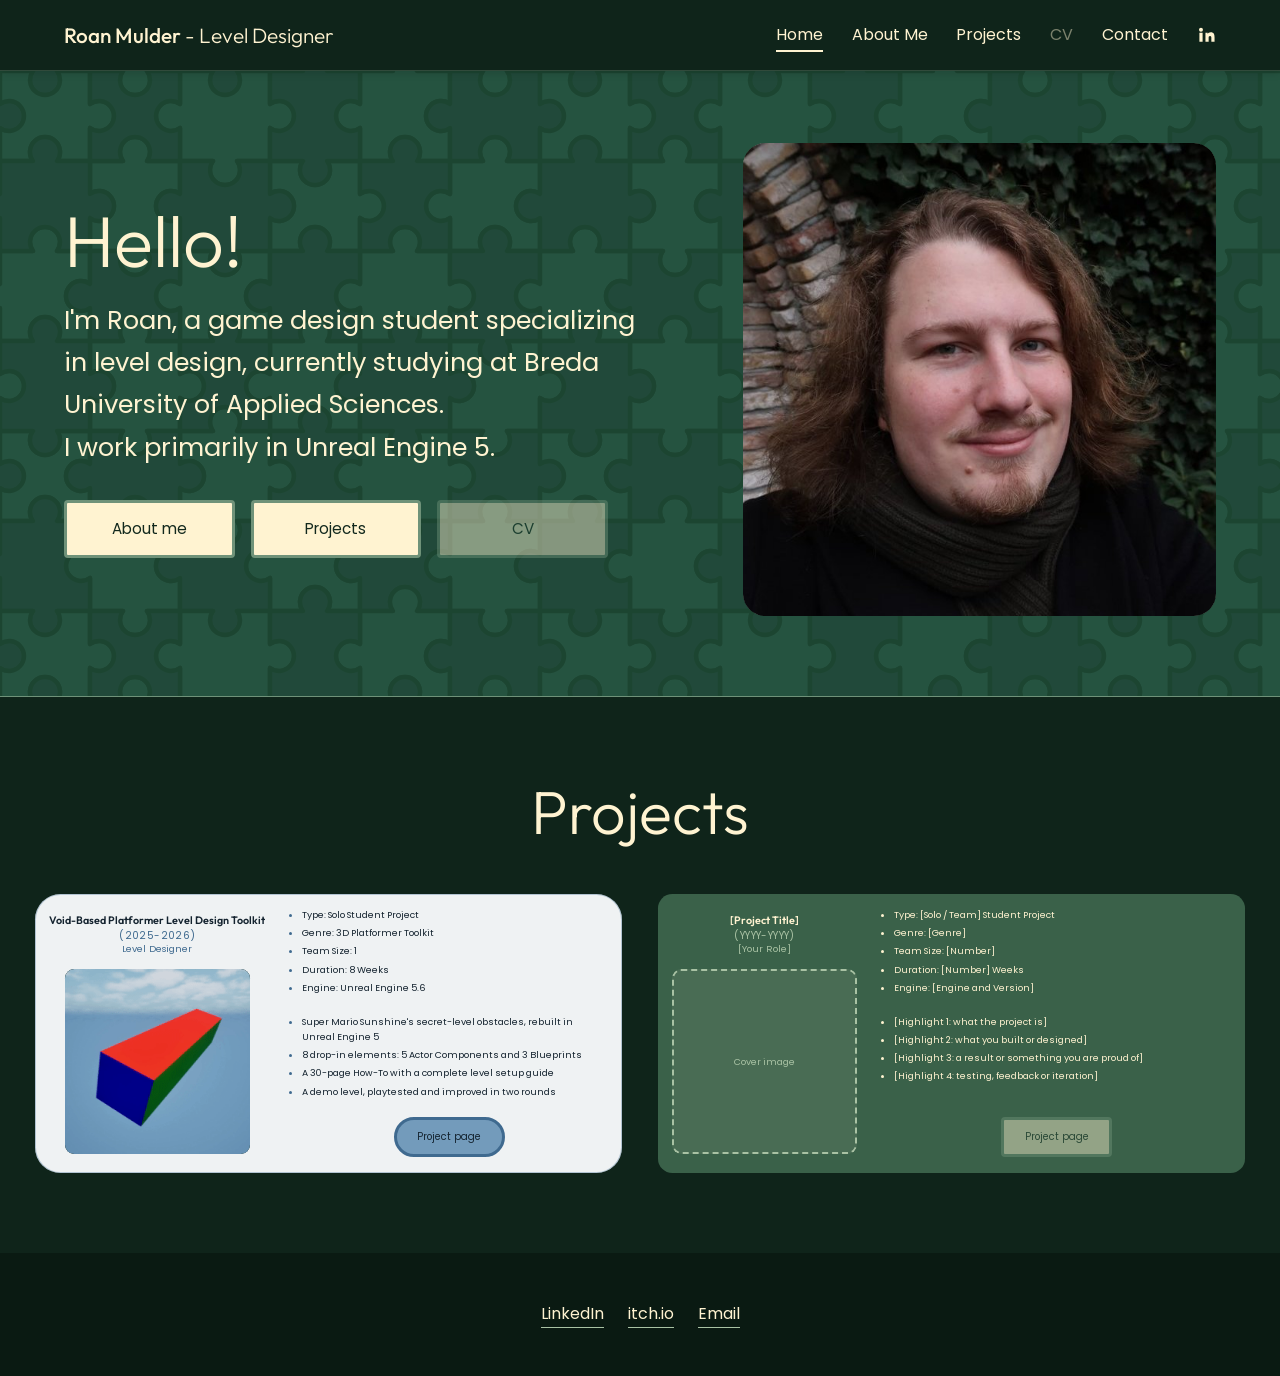
==== commit 691e1d60: "Project previews: smaller years, same gap above and below them Co-Authored-By: Claude Opus 5.5 <nore" ====
--- a/index.html
+++ b/index.html
@@ -34,7 +34,7 @@
     }
 
     /* The years under a preview's title, small like on the project page (in em, so they scale with the card) */
-    .card .card-years { text-align: center; color: var(--sage); font-size: max(.82em, 11px); letter-spacing: .04em; line-height: 1.3; margin: -.6em 0 .9em; }
+    .card .card-years { text-align: center; color: var(--sage); font-size: max(.72em, 10px); letter-spacing: .04em; line-height: 1.3; margin: -.6em 0 .35em; }
 
     /* Void-Based Platformer preview (project-card--sky): the sky look of its project page, mario-toolkit-2.html.
        Only this card; the shared .card rules (and the other preview) are untouched. Sizes and spacing stay as they are. */
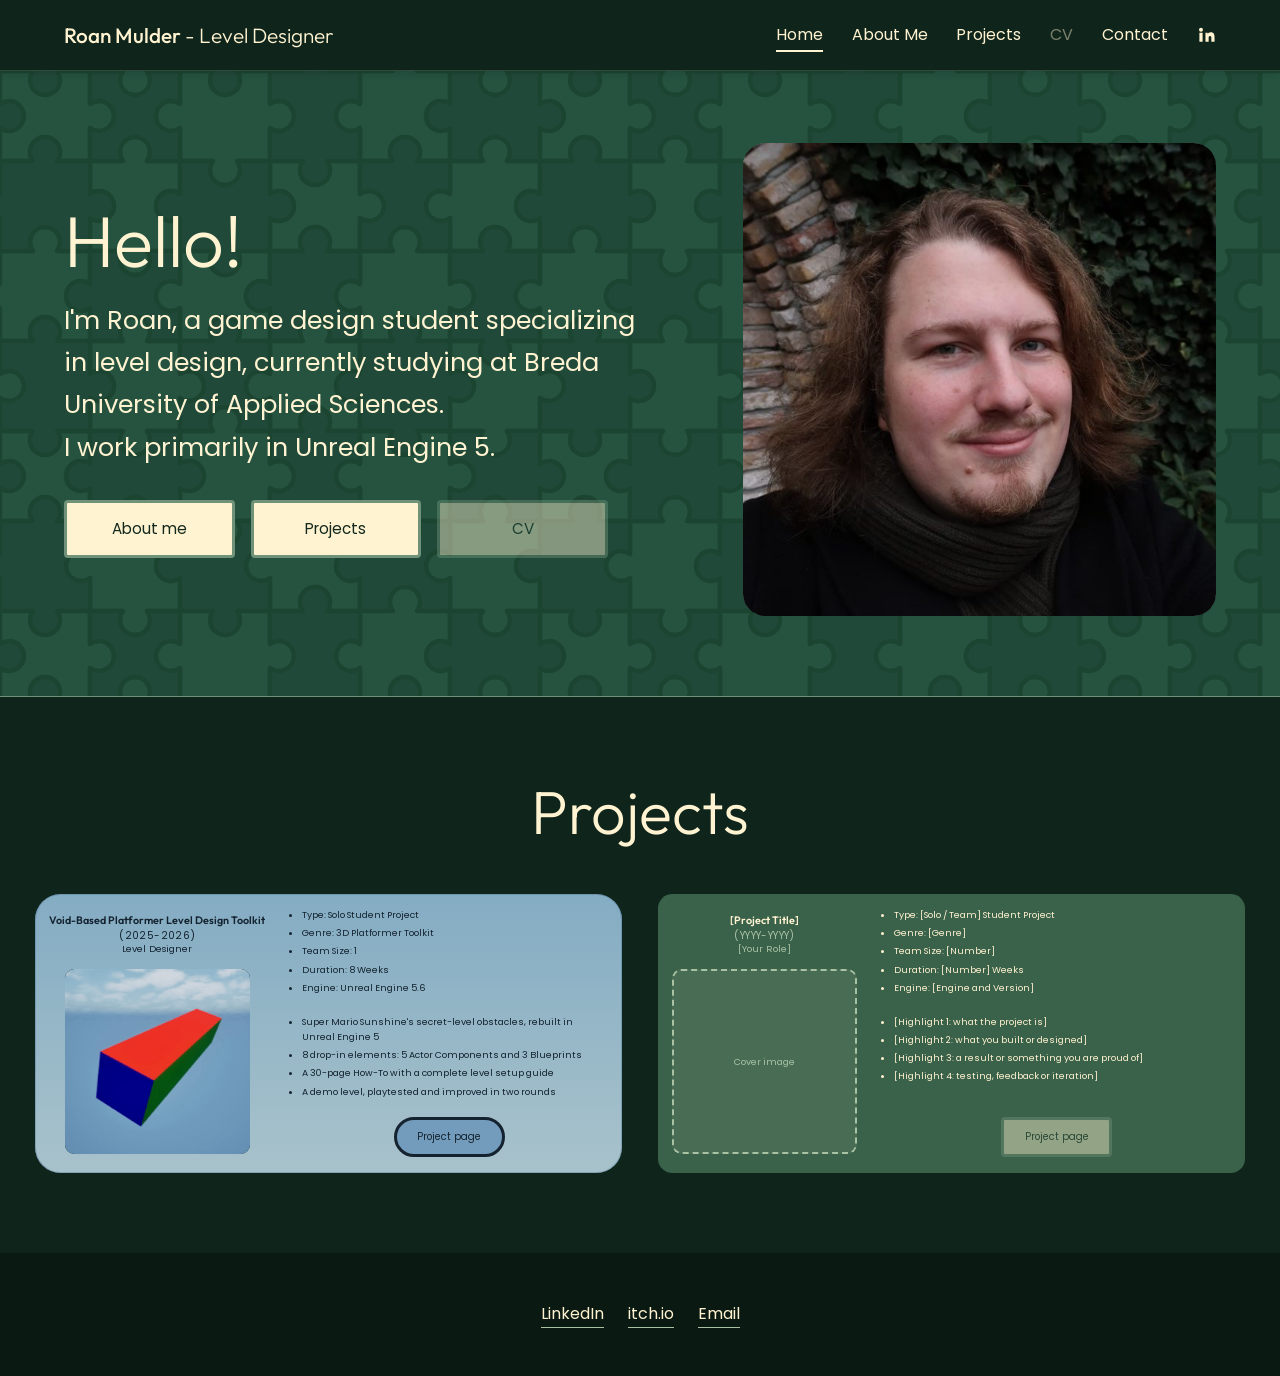
==== commit 931cc680: "Toolkit preview card: sky blue background from the project page Co-Authored-By: Claude Opus 5.5 <nor" ====
--- a/index.html
+++ b/index.html
@@ -39,15 +39,15 @@
     /* Void-Based Platformer preview (project-card--sky): the sky look of its project page, mario-toolkit-2.html.
        Only this card; the shared .card rules (and the other preview) are untouched. Sizes and spacing stay as they are. */
     .card.project-card--sky {
-      background: rgba(248, 251, 252, .96); color: #14232f;
+      background: linear-gradient(to bottom, #84acc3, #a8c2cb); color: #14232f;   /* the sky of the project page (its middle and horizon blues) */
       border-radius: 1.6rem; box-shadow: inset 0 0 0 1px rgba(63, 106, 143, .35);
     }
     .project-card--sky h3 { color: #14232f; }
-    .project-card--sky .role, .project-card--sky .card-years { color: #3f6a8f; }
-    .project-card--sky li::marker { color: #3f6a8f; }
+    .project-card--sky .role, .project-card--sky .card-years { color: #14232f; }
+    .project-card--sky li::marker { color: #14232f; }
     .project-card--sky .media { background: linear-gradient(to bottom, #638caf, #a8c2cb); }
     .project-card--sky .ph { color: #14232f; }
-    .project-card--sky .btn { background: #739bbb; color: #14232f; border-color: #3f6a8f; border-radius: 999px; }
+    .project-card--sky .btn { background: #739bbb; color: #14232f; border-color: #14232f; border-radius: 999px; }
     .project-card--sky .btn:hover { background: #e6eff6; border-color: #14232f; }
     .project-card--sky .btn:focus-visible { outline: 3px solid #14232f; outline-offset: 2px; box-shadow: 0 0 0 2px #fff; }
   </style>
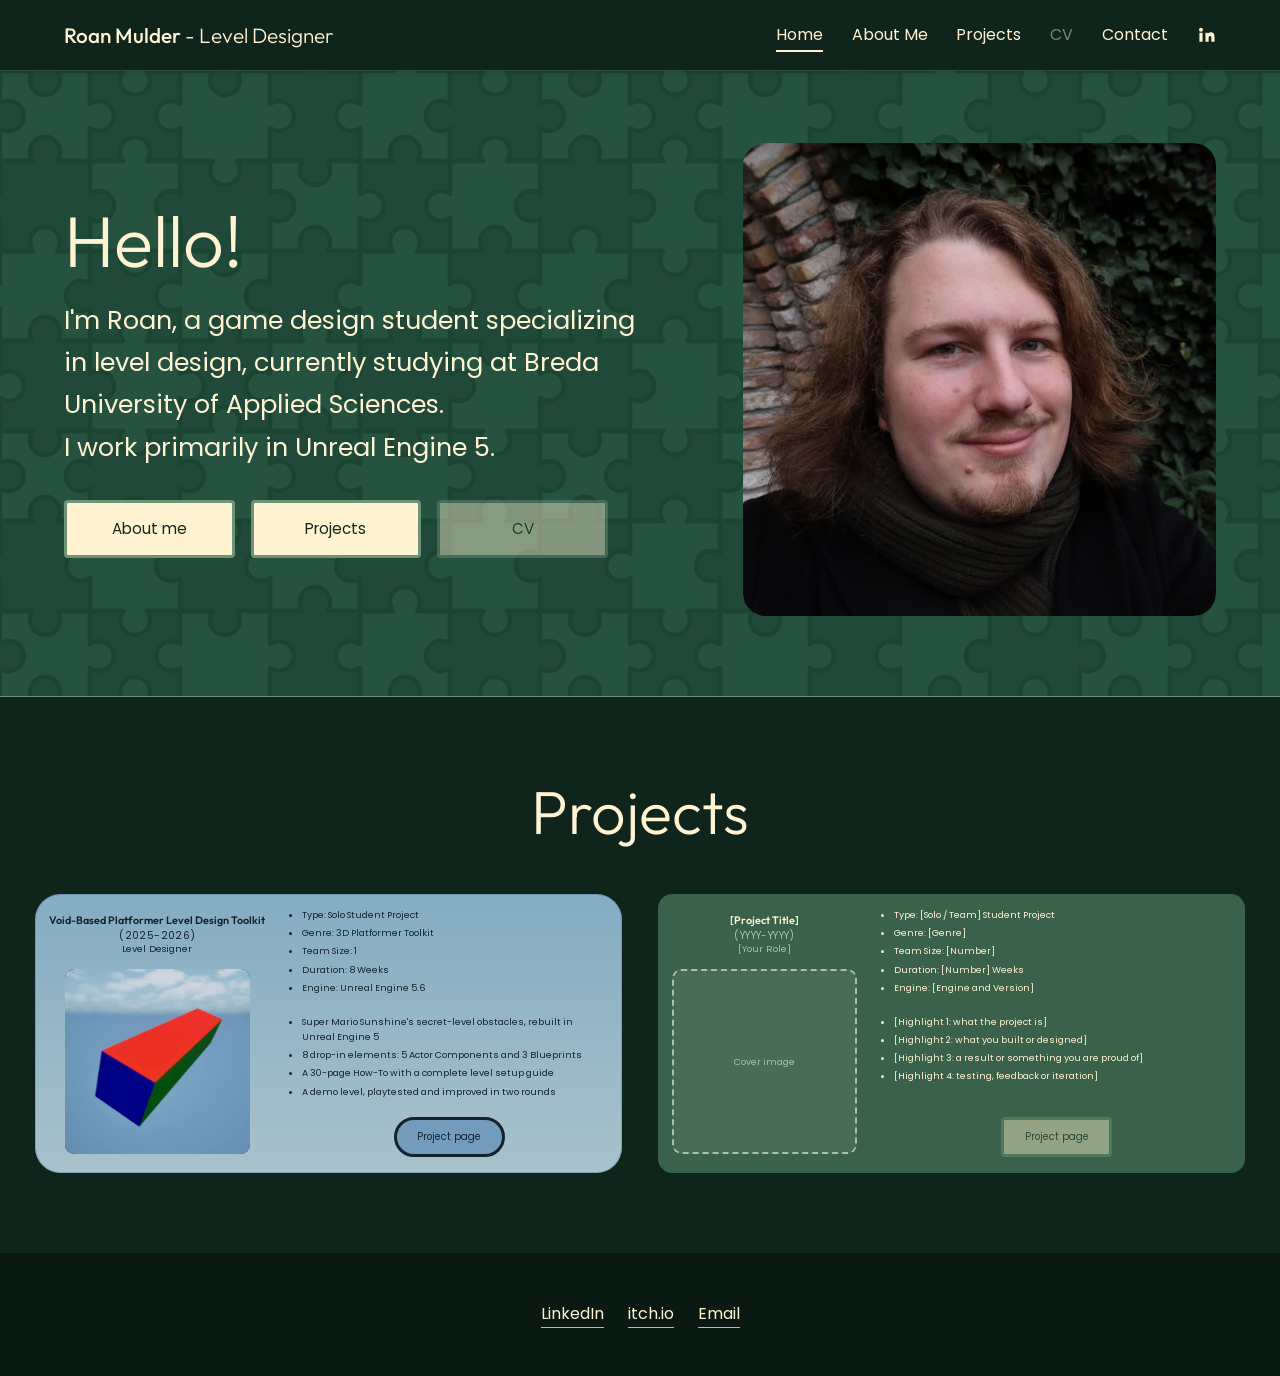
==== commit 613672b3: "Point the preview cards at mario-toolkit.html, drop the draft noindex there, noindex the v1 archive " ====
--- a/index.html
+++ b/index.html
@@ -36,7 +36,7 @@
     /* The years under a preview's title, small like on the project page (in em, so they scale with the card) */
     .card .card-years { text-align: center; color: var(--sage); font-size: max(.72em, 10px); letter-spacing: .04em; line-height: 1.3; margin: -.6em 0 .35em; }
 
-    /* Void-Based Platformer preview (project-card--sky): the sky look of its project page, mario-toolkit-2.html.
+    /* Void-Based Platformer preview (project-card--sky): the sky look of its project page, mario-toolkit.html.
        Only this card; the shared .card rules (and the other preview) are untouched. Sizes and spacing stay as they are. */
     .card.project-card--sky {
       background: linear-gradient(to bottom, #84acc3, #a8c2cb); color: #14232f;   /* the sky of the project page (its middle and horizon blues) */
@@ -113,7 +113,7 @@
             <li>A 30-page How-To with a complete level setup guide</li>
             <li>A demo level, playtested and improved in two rounds</li>
           </ul>
-          <a class="btn" href="mario-toolkit-2.html">Project page</a>
+          <a class="btn" href="mario-toolkit.html">Project page</a>
         </div>
       </article>
       <!-- EDIT: second project. Replace the [placeholders], add the cover image, and turn the button into a link once the project page exists. -->
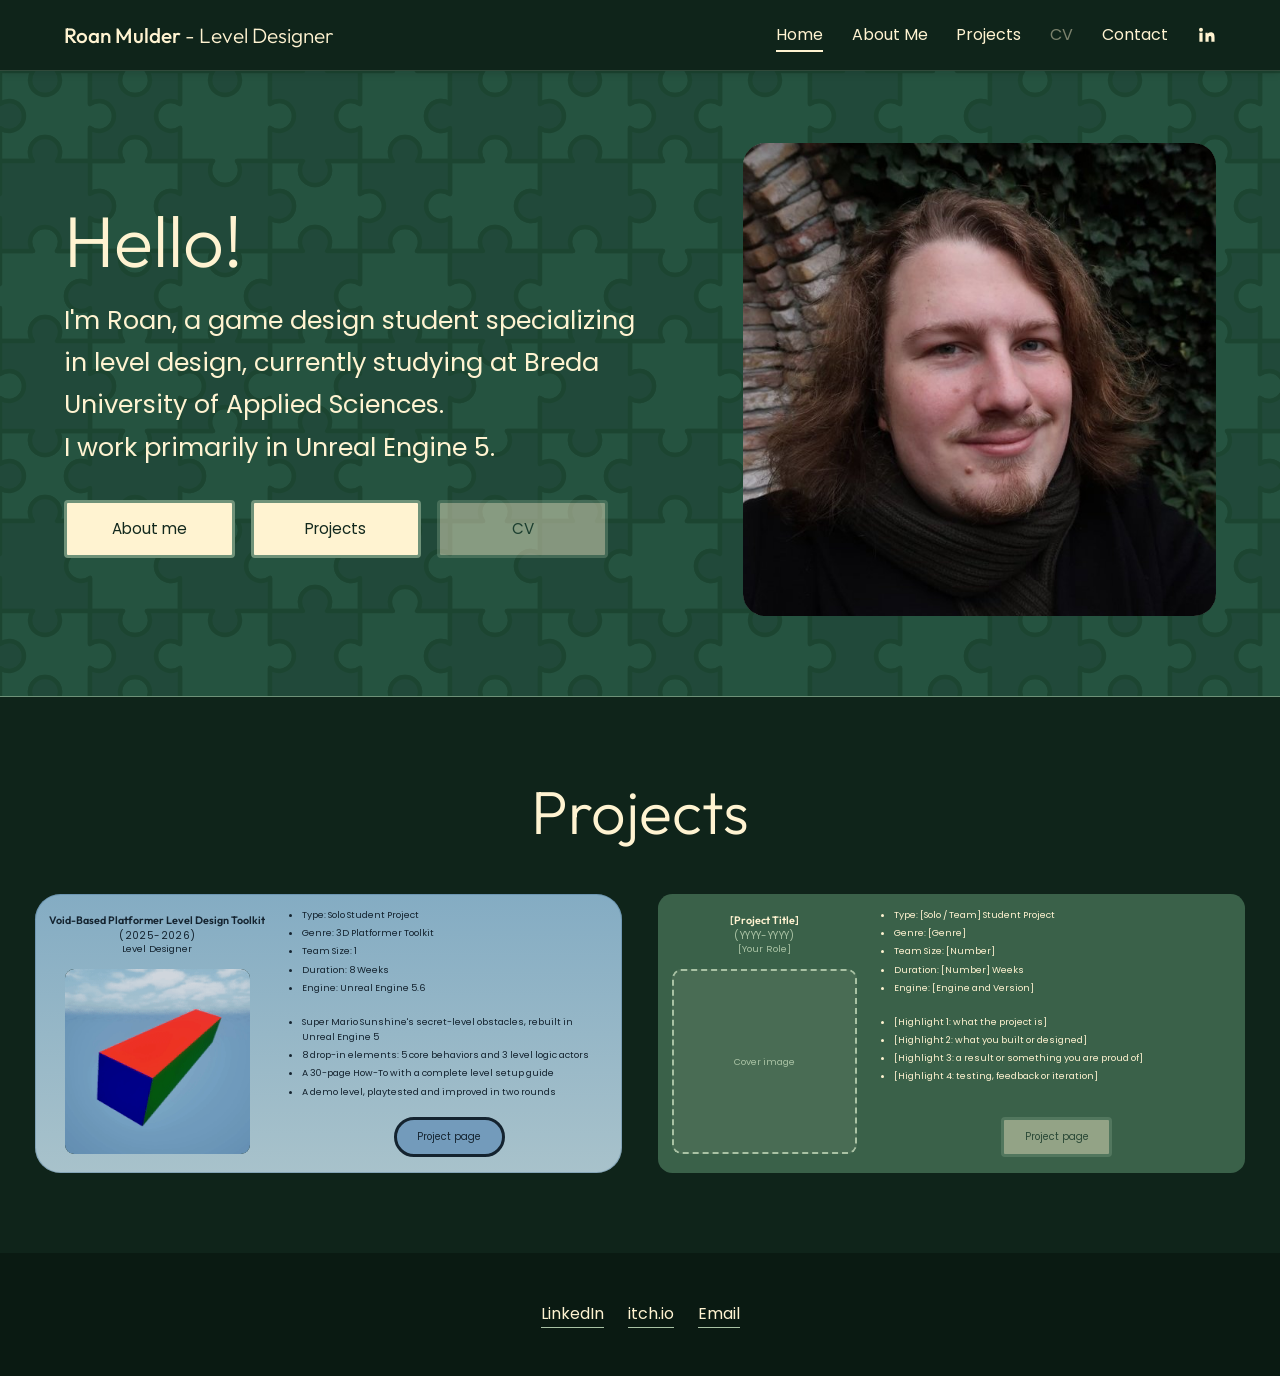
==== commit 84b8a958: "Toolkit preview card: elements bullet in the page's own terms Co-Authored-By: Claude Opus 5.5 <norep" ====
--- a/index.html
+++ b/index.html
@@ -109,7 +109,7 @@
           </ul>
           <ul>
             <li>Super Mario Sunshine's secret-level obstacles, rebuilt in Unreal Engine 5</li>
-            <li>8 drop-in elements: 5 Actor Components and 3 Blueprints</li>
+            <li>8 drop-in elements: 5 core behaviors and 3 level logic actors</li>
             <li>A 30-page How-To with a complete level setup guide</li>
             <li>A demo level, playtested and improved in two rounds</li>
           </ul>
